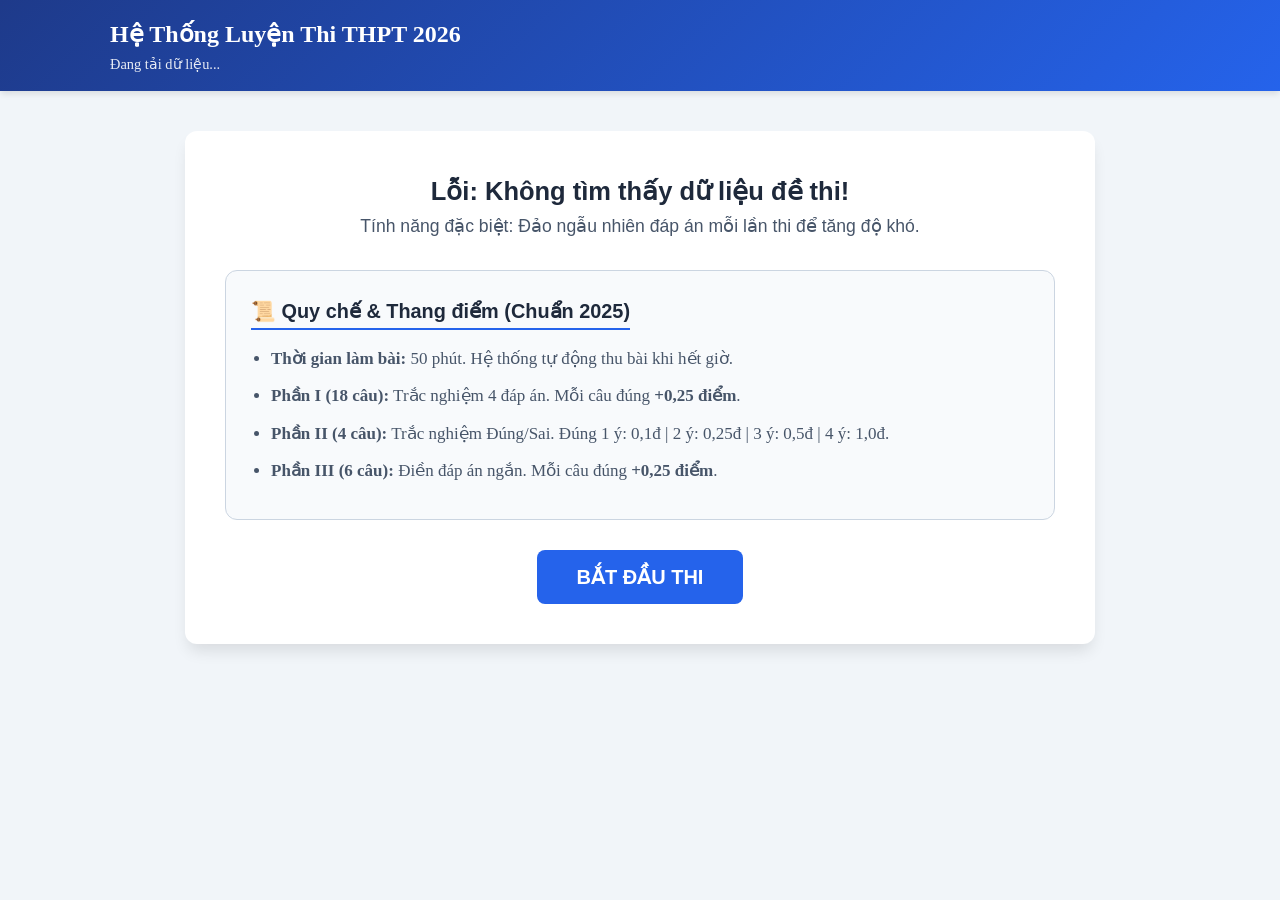
==== baisuvadia.html @ 278430ff "Add files via upload" ====
<!DOCTYPE html>
<html lang="vi">
<head>
    <meta charset="UTF-8">
    <meta name="viewport" content="width=device-width, initial-scale=1.0">
    <title>Đang tải đề thi...</title>
    <link rel="stylesheet" href="style.css">
</head>
<body>
    <header>
        <div class="header-container">
            <div class="logo">
                <h1><a href="index.html">Hệ Thống Luyện Thi THPT 2026</a></h1>
                <p id="header-subject-info">Đang tải dữ liệu...</p>
            </div>
            <div class="exam-info-top" id="header-tools">
                <div class="timer-box" id="timer-display">⏱ <span id="time-text">50:00</span></div>
                <button class="btn btn-outline" onclick="confirmSubmit()">Nộp bài</button>
            </div>
        </div>
        <div class="progress-container" id="prog-container"><div class="progress-bar" id="prog-bar"></div></div>
    </header>

    <main>
        <div id="landing-page" class="landing-card fade-in">
            <h2 class="ui-text" id="intro-title">Kỳ Thi Khảo Sát Chất Lượng Học Sinh Giỏi</h2>
            <p style="color: var(--text-light); font-size: 1.1rem;" class="ui-text">Tính năng đặc biệt: Đảo ngẫu nhiên đáp án mỗi lần thi để tăng độ khó.</p>
            
            <div class="rules-box">
                <h3 class="ui-text" style="border-bottom: 2px solid var(--primary); display: inline-block; margin-bottom: 15px;">📜 Quy chế & Thang điểm (Chuẩn 2025)</h3>
                <ul class="rules-list ui-text">
                    <li><strong>Thời gian làm bài:</strong> 50 phút. Hệ thống tự động thu bài khi hết giờ.</li>
                    <li><strong>Phần I (18 câu):</strong> Trắc nghiệm 4 đáp án. Mỗi câu đúng <strong>+0,25 điểm</strong>.</li>
                    <li><strong>Phần II (4 câu):</strong> Trắc nghiệm Đúng/Sai. Đúng 1 ý: 0,1đ | 2 ý: 0,25đ | 3 ý: 0,5đ | 4 ý: 1,0đ.</li>
                    <li><strong>Phần III (6 câu):</strong> Điền đáp án ngắn. Mỗi câu đúng <strong>+0,25 điểm</strong>.</li>
                </ul>
            </div>
            <button class="btn btn-primary" style="font-size: 1.25rem; padding: 15px 40px;" onclick="startExam()">BẮT ĐẦU THI</button>
        </div>

        <div id="exam-page">
            <div id="exam-content"></div>
            <div style="text-align: center; margin: 40px 0;">
                <button class="btn btn-success" style="font-size: 1.2rem; padding: 15px 50px;" onclick="confirmSubmit()">HOÀN THÀNH & NỘP BÀI</button>
            </div>
        </div>

        <div id="result-page">
            <div class="landing-card fade-in" style="margin-bottom: 30px;">
                <h2 class="ui-text" style="color: var(--text-main); margin-bottom: 20px;">BÁO CÁO KẾT QUẢ THI</h2>
                <div class="score-circle-wrapper">
                    <div class="score-circle" id="score-circle-bg">
                        <div class="score-inner">
                            <span class="score-number" id="final-score">0</span>
                            <span class="ui-text" style="color: var(--text-light);">Điểm</span>
                        </div>
                    </div>
                </div>
                <p id="feedback-msg" class="ui-text" style="font-size: 1.1rem; font-weight: bold;"></p>

                <div class="stat-grid">
                    <div class="stat-box" style="border-bottom: 4px solid #3b82f6;">
                        <div style="color: #64748b; font-size: 0.9rem;">Phần I (Max 4.5)</div>
                        <div style="font-size: 1.5rem; font-weight: bold; color: #3b82f6;" id="score-p1">0</div>
                    </div>
                    <div class="stat-box" style="border-bottom: 4px solid #8b5cf6;">
                        <div style="color: #64748b; font-size: 0.9rem;">Phần II (Max 4.0)</div>
                        <div style="font-size: 1.5rem; font-weight: bold; color: #8b5cf6;" id="score-p2">0</div>
                    </div>
                    <div class="stat-box" style="border-bottom: 4px solid #ec4899;">
                        <div style="color: #64748b; font-size: 0.9rem;">Phần III (Max 1.5)</div>
                        <div style="font-size: 1.5rem; font-weight: bold; color: #ec4899;" id="score-p3">0</div>
                    </div>
                </div>
                <button class="btn btn-primary" style="margin-top: 30px;" onclick="location.reload()">Thi lại & Đảo đề</button>
                <a href="index.html" class="btn btn-outline" style="margin-top: 30px; color: var(--text-main); border-color: var(--border);">Về Trang chủ</a>
            </div>
            <div id="result-details"></div>
        </div>
    </main>

    <div class="modal-overlay" id="submit-modal">
        <div class="modal">
            <div style="font-size: 3rem; margin-bottom: 10px;">⚠️</div>
            <h3>Xác nhận nộp bài</h3>
            <p>Bạn đã làm được <strong id="modal-answered">0</strong>/<strong id="modal-total">0</strong> câu.</p>
            <div style="display: flex; gap: 15px; justify-content: center; margin-top: 25px;">
                <button class="btn" style="background: #e2e8f0; color: #475569;" onclick="document.getElementById('submit-modal').style.display='none'">Xem lại</button>
                <button class="btn btn-success" onclick="processSubmit()">Nộp bài ngay</button>
            </div>
        </div>
    </div>

    <script src="de1.js"></script>
    <script src="de2.js"></script>
    <script src="logic.js"></script>
</body>
</html>
---- style.css ----
:root {
    --primary: #2563eb;
    --primary-hover: #1d4ed8;
    --secondary: #f8fafc;
    --text-main: #1e293b;
    --text-light: #475569;
    --success: #10b981;
    --danger: #ef4444;
    --warning: #f59e0b;
    --bg-body: #f1f5f9;
    --bg-card: #ffffff;
    --border: #cbd5e1;
    --shadow-sm: 0 1px 2px 0 rgba(0, 0, 0, 0.05);
    --shadow-md: 0 4px 6px -1px rgba(0, 0, 0, 0.1);
    --shadow-lg: 0 10px 15px -3px rgba(0, 0, 0, 0.1);
    --transition: all 0.3s ease;
}

* { margin: 0; padding: 0; box-sizing: border-box; font-family: 'Times New Roman', Times, serif; }
body { background-color: var(--bg-body); color: var(--text-main); line-height: 1.6; font-size: 17px; }
h1, h2, h3, h4, .ui-text { font-family: 'Segoe UI', Tahoma, Geneva, Verdana, sans-serif; }

/* Header */
header { background: linear-gradient(135deg, #1e3a8a, #2563eb); color: white; position: sticky; top: 0; z-index: 1000; box-shadow: var(--shadow-md); }
.header-container { max-width: 1100px; margin: 0 auto; padding: 15px 20px; display: flex; justify-content: space-between; align-items: center; }
.logo h1 { font-size: 1.5rem; font-weight: 700; }
.logo a { color: white; text-decoration: none; }
.logo p { font-size: 0.9rem; opacity: 0.9; }

/* Dashboard / Index */
.dashboard { max-width: 1100px; margin: 40px auto; padding: 0 20px; }
.subject-section { margin-bottom: 40px; }
.subject-title { font-size: 1.5rem; color: var(--primary); border-bottom: 2px solid var(--primary); padding-bottom: 10px; margin-bottom: 20px; }
.exam-grid { display: grid; grid-template-columns: repeat(auto-fill, minmax(300px, 1fr)); gap: 20px; }
.exam-card { background: var(--bg-card); padding: 25px; border-radius: 12px; box-shadow: var(--shadow-sm); transition: var(--transition); border: 1px solid var(--border); display: flex; flex-direction: column; }
.exam-card:hover { transform: translateY(-5px); box-shadow: var(--shadow-lg); border-color: var(--primary); }
.exam-card h3 { color: var(--text-main); margin-bottom: 10px; }
.exam-tag { display: inline-block; padding: 4px 10px; background: #e0f2fe; color: #0284c7; border-radius: 50px; font-size: 0.85rem; font-weight: bold; margin-bottom: 15px; }

/* Exam Layout */
.exam-info-top { display: none; align-items: center; gap: 20px; }
.timer-box { background: rgba(255,255,255,0.2); padding: 8px 20px; border-radius: 50px; font-size: 1.25rem; font-weight: bold; font-family: monospace; backdrop-filter: blur(5px); border: 1px solid rgba(255,255,255,0.3); display: flex; align-items: center; gap: 8px; }
.timer-box.warning { background: #fee2e2; color: #dc2626; animation: pulse 1.5s infinite; }
@keyframes pulse { 0% { opacity: 1; } 50% { opacity: 0.7; } 100% { opacity: 1; } }

.progress-container { width: 100%; height: 4px; background: rgba(255,255,255,0.2); display: none; }
.progress-bar { height: 100%; background: #fbbf24; width: 0%; transition: width 0.3s ease; }

.btn { padding: 10px 24px; border-radius: 8px; border: none; font-weight: 600; font-size: 1rem; cursor: pointer; transition: var(--transition); display: inline-flex; align-items: center; justify-content: center; gap: 8px; font-family: 'Segoe UI', sans-serif;}
.btn-primary { background: var(--primary); color: white; text-decoration: none;}
.btn-primary:hover { background: var(--primary-hover); transform: translateY(-1px); box-shadow: var(--shadow-md); }
.btn-success { background: var(--success); color: white; }
.btn-success:hover { background: #059669; box-shadow: var(--shadow-md); }
.btn-outline { background: transparent; color: white; border: 1px solid white; }
.btn-outline:hover { background: rgba(255,255,255,0.1); }

main { max-width: 950px; margin: 40px auto; padding: 0 20px; min-height: 70vh; }
.fade-in { animation: fadeIn 0.5s ease forwards; }
@keyframes fadeIn { from { opacity: 0; transform: translateY(10px); } to { opacity: 1; transform: translateY(0); } }

/* Exam Components */
.landing-card { background: var(--bg-card); border-radius: 12px; padding: 40px; box-shadow: var(--shadow-lg); text-align: center; }
.rules-box { background: var(--secondary); border-radius: 12px; padding: 25px; margin: 30px 0; text-align: left; border: 1px solid var(--border); }
.rules-list li { margin-bottom: 10px; margin-left: 20px; color: var(--text-light); }

#exam-page, #result-page { display: none; }
.section-header { margin: 40px 0 20px; padding: 15px 20px; background: var(--bg-card); border-left: 5px solid var(--primary); border-radius: 8px; box-shadow: var(--shadow-sm); font-size: 1.25rem; font-weight: bold; }
.question-card { background: var(--bg-card); border-radius: 8px; padding: 25px; margin-bottom: 25px; box-shadow: var(--shadow-sm); border: 1px solid var(--border); }
.q-text { font-size: 1.15rem; font-weight: normal; margin-bottom: 15px; text-align: justify;}
.q-text strong { font-family: 'Segoe UI', sans-serif; font-size: 1.1rem; color: var(--primary);}

.data-table-container { margin: 15px 0; overflow-x: auto; }
.data-table { width: 100%; border-collapse: collapse; text-align: center; font-size: 16px; margin: 0 auto; background: #fff;}
.data-table th, .data-table td { border: 1px solid #000; padding: 8px; }
.data-table th { font-weight: bold; }
.data-source { text-align: right; font-style: italic; font-size: 15px; margin-top: 5px; }

.options-grid { display: grid; gap: 12px; }
.option-label { display: flex; align-items: center; padding: 12px 20px; background: var(--secondary); border: 2px solid transparent; border-radius: 8px; cursor: pointer; transition: var(--transition); font-size: 1.1rem;}
.option-label:hover { background: #e2e8f0; }
.option-label input[type="radio"] { display: none; }
.option-label.selected { background: #eff6ff; border-color: var(--primary); color: var(--primary-hover); }
.option-char { font-weight: bold; margin-right: 15px; color: var(--text-light); width: 25px; font-family: 'Segoe UI', sans-serif;}
.option-label.selected .option-char { color: var(--primary); }

.p2-table { width: 100%; border-collapse: collapse; margin-top: 15px; font-size: 1.1rem; }
.p2-table th, .p2-table td { padding: 12px 15px; border: 1px solid var(--border); text-align: left; }
.p2-table th { background: var(--secondary); font-weight: bold; font-family: 'Segoe UI', sans-serif; text-align: center;}
.p2-table td.center { text-align: center; }
.radio-custom { transform: scale(1.4); cursor: pointer; }

.input-p3 { width: 100%; max-width: 400px; padding: 12px 15px; border: 2px solid var(--border); border-radius: 8px; font-size: 1.1rem; font-family: 'Segoe UI', sans-serif;}
.input-p3:focus { outline: none; border-color: var(--primary); box-shadow: 0 0 0 3px rgba(37,99,235,0.2); }

.correct-bg { background-color: #f0fdf4 !important; border-color: var(--success) !important; }
.wrong-bg { background-color: #fef2f2 !important; border-color: var(--danger) !important; }

.score-circle-wrapper { position: relative; width: 200px; height: 200px; margin: 0 auto 20px; }
.score-circle { width: 100%; height: 100%; border-radius: 50%; display: flex; align-items: center; justify-content: center; }
.score-inner { width: 170px; height: 170px; background: white; border-radius: 50%; display: flex; flex-direction: column; align-items: center; justify-content: center; box-shadow: inset 0 2px 4px rgba(0,0,0,0.1); }
.score-number { font-size: 3.5rem; font-weight: 800; color: var(--primary); font-family: 'Segoe UI', sans-serif;}
.stat-grid { display: grid; grid-template-columns: repeat(3, 1fr); gap: 20px; margin-top: 20px; font-family: 'Segoe UI', sans-serif;}
.stat-box { background: var(--bg-card); padding: 15px; border-radius: 10px; box-shadow: var(--shadow-sm); text-align: center; border: 1px solid var(--border); }

.explanation { margin-top: 20px; padding: 15px 20px; border-radius: 8px; background: #f8fafc; border: 1px solid var(--border); display: none; font-family: 'Segoe UI', sans-serif;}
.exp-title { display: flex; align-items: center; gap: 8px; font-weight: bold; margin-bottom: 8px; }

.modal-overlay { position: fixed; top: 0; left: 0; right: 0; bottom: 0; background: rgba(0,0,0,0.6); backdrop-filter: blur(3px); display: none; align-items: center; justify-content: center; z-index: 2000;}
.modal { background: white; width: 90%; max-width: 450px; border-radius: 16px; padding: 30px; text-align: center; box-shadow: var(--shadow-lg); font-family: 'Segoe UI', sans-serif; }
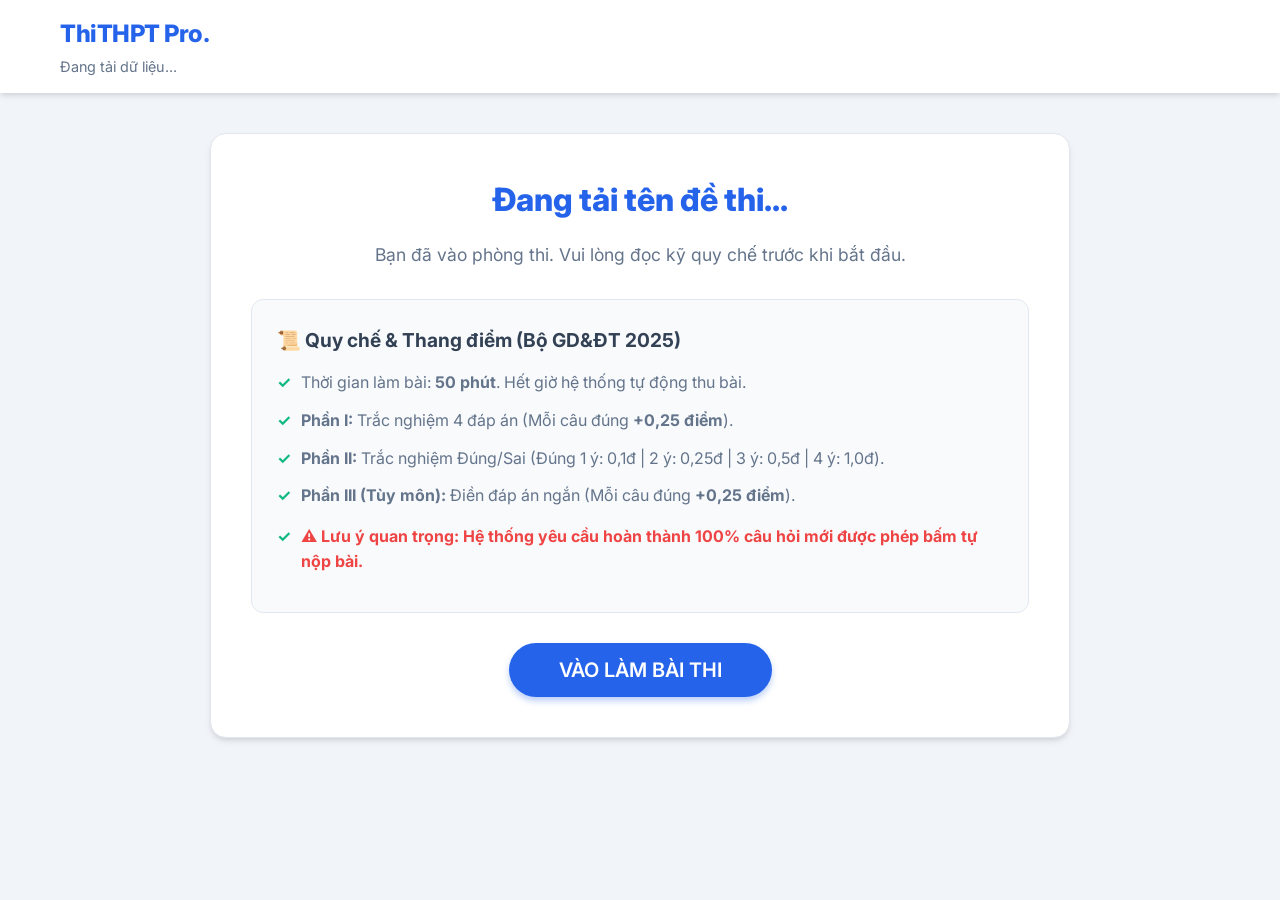
==== commit 828a562f: "Add files via upload" ====
--- a/baisuvadia.html
+++ b/baisuvadia.html
@@ -3,89 +3,89 @@
 <head>
     <meta charset="UTF-8">
     <meta name="viewport" content="width=device-width, initial-scale=1.0">
-    <title>Đang tải đề thi...</title>
+    <title>Phòng Thi Trực Tuyến</title>
     <link rel="stylesheet" href="style.css">
 </head>
 <body>
     <header>
         <div class="header-container">
             <div class="logo">
-                <h1><a href="index.html">Hệ Thống Luyện Thi THPT 2026</a></h1>
+                <h1><a href="index.html">ThiTHPT Pro.</a></h1>
                 <p id="header-subject-info">Đang tải dữ liệu...</p>
             </div>
             <div class="exam-info-top" id="header-tools">
                 <div class="timer-box" id="timer-display">⏱ <span id="time-text">50:00</span></div>
-                <button class="btn btn-outline" onclick="confirmSubmit()">Nộp bài</button>
+                <button class="btn btn-success" onclick="confirmSubmit()">Nộp bài</button>
             </div>
         </div>
         <div class="progress-container" id="prog-container"><div class="progress-bar" id="prog-bar"></div></div>
     </header>
 
-    <main>
+    <main class="exam-layout">
         <div id="landing-page" class="landing-card fade-in">
-            <h2 class="ui-text" id="intro-title">Kỳ Thi Khảo Sát Chất Lượng Học Sinh Giỏi</h2>
-            <p style="color: var(--text-light); font-size: 1.1rem;" class="ui-text">Tính năng đặc biệt: Đảo ngẫu nhiên đáp án mỗi lần thi để tăng độ khó.</p>
+            <h2 id="intro-title">Đang tải tên đề thi...</h2>
+            <p style="color: var(--text-light); font-size: 1.1rem; margin-bottom: 20px;">Bạn đã vào phòng thi. Vui lòng đọc kỹ quy chế trước khi bắt đầu.</p>
             
             <div class="rules-box">
-                <h3 class="ui-text" style="border-bottom: 2px solid var(--primary); display: inline-block; margin-bottom: 15px;">📜 Quy chế & Thang điểm (Chuẩn 2025)</h3>
-                <ul class="rules-list ui-text">
-                    <li><strong>Thời gian làm bài:</strong> 50 phút. Hệ thống tự động thu bài khi hết giờ.</li>
-                    <li><strong>Phần I (18 câu):</strong> Trắc nghiệm 4 đáp án. Mỗi câu đúng <strong>+0,25 điểm</strong>.</li>
-                    <li><strong>Phần II (4 câu):</strong> Trắc nghiệm Đúng/Sai. Đúng 1 ý: 0,1đ | 2 ý: 0,25đ | 3 ý: 0,5đ | 4 ý: 1,0đ.</li>
-                    <li><strong>Phần III (6 câu):</strong> Điền đáp án ngắn. Mỗi câu đúng <strong>+0,25 điểm</strong>.</li>
+                <h3>📜 Quy chế & Thang điểm (Bộ GD&ĐT 2025)</h3>
+                <ul class="rules-list">
+                    <li>Thời gian làm bài: <strong>50 phút</strong>. Hết giờ hệ thống tự động thu bài.</li>
+                    <li><strong>Phần I:</strong> Trắc nghiệm 4 đáp án (Mỗi câu đúng <strong>+0,25 điểm</strong>).</li>
+                    <li><strong>Phần II:</strong> Trắc nghiệm Đúng/Sai (Đúng 1 ý: 0,1đ | 2 ý: 0,25đ | 3 ý: 0,5đ | 4 ý: 1,0đ).</li>
+                    <li><strong>Phần III (Tùy môn):</strong> Điền đáp án ngắn (Mỗi câu đúng <strong>+0,25 điểm</strong>).</li>
+                    <li style="color: var(--danger); font-weight: bold; margin-top: 15px;">⚠️ Lưu ý quan trọng: Hệ thống yêu cầu hoàn thành 100% câu hỏi mới được phép bấm tự nộp bài.</li>
                 </ul>
             </div>
-            <button class="btn btn-primary" style="font-size: 1.25rem; padding: 15px 40px;" onclick="startExam()">BẮT ĐẦU THI</button>
+            <button class="btn btn-primary" style="font-size: 1.25rem; padding: 15px 50px; border-radius: 50px;" onclick="startExam()">VÀO LÀM BÀI THI</button>
         </div>
 
         <div id="exam-page">
             <div id="exam-content"></div>
-            <div style="text-align: center; margin: 40px 0;">
-                <button class="btn btn-success" style="font-size: 1.2rem; padding: 15px 50px;" onclick="confirmSubmit()">HOÀN THÀNH & NỘP BÀI</button>
+            <div style="text-align: center; margin: 50px 0;">
+                <button class="btn btn-success" style="font-size: 1.25rem; padding: 15px 60px; border-radius: 50px; box-shadow: 0 10px 20px rgba(16, 185, 129, 0.3);" onclick="confirmSubmit()">NỘP BÀI VÀ XEM KẾT QUẢ</button>
             </div>
         </div>
 
         <div id="result-page">
-            <div class="landing-card fade-in" style="margin-bottom: 30px;">
-                <h2 class="ui-text" style="color: var(--text-main); margin-bottom: 20px;">BÁO CÁO KẾT QUẢ THI</h2>
+            <div class="landing-card fade-in" style="margin-bottom: 40px; padding: 50px 30px;">
+                <h2 style="color: var(--text-main); margin-bottom: 30px;">BÁO CÁO KẾT QUẢ BÀI THI</h2>
                 <div class="score-circle-wrapper">
                     <div class="score-circle" id="score-circle-bg">
                         <div class="score-inner">
                             <span class="score-number" id="final-score">0</span>
-                            <span class="ui-text" style="color: var(--text-light);">Điểm</span>
+                            <span style="font-weight: 600; color: var(--text-light); text-transform: uppercase;">Điểm Số</span>
                         </div>
                     </div>
                 </div>
-                <p id="feedback-msg" class="ui-text" style="font-size: 1.1rem; font-weight: bold;"></p>
+                <p id="feedback-msg" style="font-size: 1.2rem; font-weight: 700; color: #334155; margin-bottom: 10px;"></p>
 
-                <div class="stat-grid">
-                    <div class="stat-box" style="border-bottom: 4px solid #3b82f6;">
-                        <div style="color: #64748b; font-size: 0.9rem;">Phần I (Max 4.5)</div>
-                        <div style="font-size: 1.5rem; font-weight: bold; color: #3b82f6;" id="score-p1">0</div>
+                <div class="stat-grid" id="stat-grid">
                     </div>
-                    <div class="stat-box" style="border-bottom: 4px solid #8b5cf6;">
-                        <div style="color: #64748b; font-size: 0.9rem;">Phần II (Max 4.0)</div>
-                        <div style="font-size: 1.5rem; font-weight: bold; color: #8b5cf6;" id="score-p2">0</div>
-                    </div>
-                    <div class="stat-box" style="border-bottom: 4px solid #ec4899;">
-                        <div style="color: #64748b; font-size: 0.9rem;">Phần III (Max 1.5)</div>
-                        <div style="font-size: 1.5rem; font-weight: bold; color: #ec4899;" id="score-p3">0</div>
-                    </div>
+                <div style="margin-top: 40px; display: flex; gap: 15px; justify-content: center;">
+                    <button class="btn btn-primary" onclick="location.reload()">Thi lại & Đảo đề</button>
+                    <a href="index.html" class="btn btn-outline">Về Trang chủ</a>
                 </div>
-                <button class="btn btn-primary" style="margin-top: 30px;" onclick="location.reload()">Thi lại & Đảo đề</button>
-                <a href="index.html" class="btn btn-outline" style="margin-top: 30px; color: var(--text-main); border-color: var(--border);">Về Trang chủ</a>
             </div>
             <div id="result-details"></div>
         </div>
     </main>
 
+    <div class="modal-overlay" id="warning-modal">
+        <div class="modal">
+            <div class="modal-icon">🛑</div>
+            <h3>Chưa Thể Nộp Bài!</h3>
+            <p>Bạn vẫn còn <strong><span id="missing-count" style="color: var(--danger); font-size: 1.2rem;">0</span></strong> ý/câu hỏi chưa hoàn thành. <br>Vui lòng làm hết 100% bài thi trước khi nộp.</p>
+            <button class="btn btn-primary" style="width: 100%;" onclick="document.getElementById('warning-modal').style.display='none'">Quay lại làm tiếp</button>
+        </div>
+    </div>
+
     <div class="modal-overlay" id="submit-modal">
         <div class="modal">
-            <div style="font-size: 3rem; margin-bottom: 10px;">⚠️</div>
-            <h3>Xác nhận nộp bài</h3>
-            <p>Bạn đã làm được <strong id="modal-answered">0</strong>/<strong id="modal-total">0</strong> câu.</p>
-            <div style="display: flex; gap: 15px; justify-content: center; margin-top: 25px;">
-                <button class="btn" style="background: #e2e8f0; color: #475569;" onclick="document.getElementById('submit-modal').style.display='none'">Xem lại</button>
+            <div class="modal-icon">✅</div>
+            <h3>Xác Nhận Nộp Bài</h3>
+            <p>Tuyệt vời! Bạn đã hoàn thành toàn bộ bài thi. Bạn có chắc chắn muốn nộp bài lúc này không?</p>
+            <div style="display: flex; gap: 15px; justify-content: center;">
+                <button class="btn btn-outline" onclick="document.getElementById('submit-modal').style.display='none'">Khoan đã</button>
                 <button class="btn btn-success" onclick="processSubmit()">Nộp bài ngay</button>
             </div>
         </div>
@@ -93,6 +93,8 @@
 
     <script src="de1.js"></script>
     <script src="de2.js"></script>
+    <script src="de3.js"></script>
+    <script src="de4.js"></script>
     <script src="logic.js"></script>
 </body>
 </html>
--- a/style.css
+++ b/style.css
@@ -1,109 +1,163 @@
+@import url('https://fonts.googleapis.com/css2?family=Inter:wght@400;500;600;700;800&family=Merriweather:ital,wght@0,400;0,700;1,400&display=swap');
+
 :root {
     --primary: #2563eb;
     --primary-hover: #1d4ed8;
     --secondary: #f8fafc;
     --text-main: #1e293b;
-    --text-light: #475569;
+    --text-light: #64748b;
     --success: #10b981;
     --danger: #ef4444;
     --warning: #f59e0b;
     --bg-body: #f1f5f9;
     --bg-card: #ffffff;
-    --border: #cbd5e1;
+    --border: #e2e8f0;
     --shadow-sm: 0 1px 2px 0 rgba(0, 0, 0, 0.05);
-    --shadow-md: 0 4px 6px -1px rgba(0, 0, 0, 0.1);
-    --shadow-lg: 0 10px 15px -3px rgba(0, 0, 0, 0.1);
-    --transition: all 0.3s ease;
+    --shadow-md: 0 4px 6px -1px rgba(0, 0, 0, 0.1), 0 2px 4px -1px rgba(0, 0, 0, 0.06);
+    --shadow-lg: 0 20px 25px -5px rgba(0, 0, 0, 0.1), 0 10px 10px -5px rgba(0, 0, 0, 0.04);
+    --transition: all 0.3s cubic-bezier(0.4, 0, 0.2, 1);
+    --font-ui: 'Inter', sans-serif;
+    --font-exam: 'Merriweather', serif;
 }
 
-* { margin: 0; padding: 0; box-sizing: border-box; font-family: 'Times New Roman', Times, serif; }
-body { background-color: var(--bg-body); color: var(--text-main); line-height: 1.6; font-size: 17px; }
-h1, h2, h3, h4, .ui-text { font-family: 'Segoe UI', Tahoma, Geneva, Verdana, sans-serif; }
+* { margin: 0; padding: 0; box-sizing: border-box; }
+body { background-color: var(--bg-body); color: var(--text-main); line-height: 1.6; font-family: var(--font-ui); -webkit-font-smoothing: antialiased; }
+.exam-text { font-family: var(--font-exam); font-size: 1.1rem; color: #0f172a; }
 
-/* Header */
-header { background: linear-gradient(135deg, #1e3a8a, #2563eb); color: white; position: sticky; top: 0; z-index: 1000; box-shadow: var(--shadow-md); }
-.header-container { max-width: 1100px; margin: 0 auto; padding: 15px 20px; display: flex; justify-content: space-between; align-items: center; }
-.logo h1 { font-size: 1.5rem; font-weight: 700; }
-.logo a { color: white; text-decoration: none; }
-.logo p { font-size: 0.9rem; opacity: 0.9; }
+/* === MÀN HÌNH GIỚI THIỆU (HERO SECTION) === */
+#intro-screen {
+    min-height: 100vh;
+    display: flex;
+    flex-direction: column;
+    align-items: center;
+    justify-content: center;
+    background: linear-gradient(135deg, rgba(30, 58, 138, 0.9), rgba(37, 99, 235, 0.8)), url('https://images.unsplash.com/photo-1497633762265-9d179a990aa6?auto=format&fit=crop&q=80') center/cover;
+    color: white;
+    text-align: center;
+    padding: 20px;
+}
+.hero-content {
+    background: rgba(255, 255, 255, 0.1);
+    backdrop-filter: blur(10px);
+    padding: 50px;
+    border-radius: 20px;
+    border: 1px solid rgba(255, 255, 255, 0.2);
+    box-shadow: var(--shadow-lg);
+    max-width: 800px;
+    animation: slideUp 0.8s ease forwards;
+}
+.hero-content h1 { font-size: 3rem; font-weight: 800; margin-bottom: 20px; text-shadow: 0 2px 4px rgba(0,0,0,0.3); }
+.hero-content p { font-size: 1.25rem; margin-bottom: 40px; opacity: 0.9; }
+@keyframes slideUp { from { opacity: 0; transform: translateY(40px); } to { opacity: 1; transform: translateY(0); } }
 
-/* Dashboard / Index */
-.dashboard { max-width: 1100px; margin: 40px auto; padding: 0 20px; }
-.subject-section { margin-bottom: 40px; }
-.subject-title { font-size: 1.5rem; color: var(--primary); border-bottom: 2px solid var(--primary); padding-bottom: 10px; margin-bottom: 20px; }
-.exam-grid { display: grid; grid-template-columns: repeat(auto-fill, minmax(300px, 1fr)); gap: 20px; }
-.exam-card { background: var(--bg-card); padding: 25px; border-radius: 12px; box-shadow: var(--shadow-sm); transition: var(--transition); border: 1px solid var(--border); display: flex; flex-direction: column; }
-.exam-card:hover { transform: translateY(-5px); box-shadow: var(--shadow-lg); border-color: var(--primary); }
-.exam-card h3 { color: var(--text-main); margin-bottom: 10px; }
-.exam-tag { display: inline-block; padding: 4px 10px; background: #e0f2fe; color: #0284c7; border-radius: 50px; font-size: 0.85rem; font-weight: bold; margin-bottom: 15px; }
+/* === HEADER CHUNG === */
+header { background: white; position: sticky; top: 0; z-index: 1000; box-shadow: var(--shadow-md); }
+.header-container { max-width: 1200px; margin: 0 auto; padding: 15px 20px; display: flex; justify-content: space-between; align-items: center; }
+.logo h1 { font-size: 1.5rem; font-weight: 800; color: var(--primary); letter-spacing: -0.5px; }
+.logo a { color: inherit; text-decoration: none; }
+.logo p { font-size: 0.9rem; color: var(--text-light); margin-top: 2px; }
 
-/* Exam Layout */
 .exam-info-top { display: none; align-items: center; gap: 20px; }
-.timer-box { background: rgba(255,255,255,0.2); padding: 8px 20px; border-radius: 50px; font-size: 1.25rem; font-weight: bold; font-family: monospace; backdrop-filter: blur(5px); border: 1px solid rgba(255,255,255,0.3); display: flex; align-items: center; gap: 8px; }
-.timer-box.warning { background: #fee2e2; color: #dc2626; animation: pulse 1.5s infinite; }
-@keyframes pulse { 0% { opacity: 1; } 50% { opacity: 0.7; } 100% { opacity: 1; } }
+.timer-box { background: #f1f5f9; color: var(--primary); padding: 8px 20px; border-radius: 50px; font-size: 1.25rem; font-weight: 700; border: 2px solid #e2e8f0; display: flex; align-items: center; gap: 8px; letter-spacing: 1px; }
+.timer-box.warning { background: #fee2e2; color: var(--danger); border-color: #fca5a5; animation: pulse 1.5s infinite; }
+@keyframes pulse { 0%, 100% { opacity: 1; } 50% { opacity: 0.5; } }
 
-.progress-container { width: 100%; height: 4px; background: rgba(255,255,255,0.2); display: none; }
-.progress-bar { height: 100%; background: #fbbf24; width: 0%; transition: width 0.3s ease; }
+.progress-container { width: 100%; height: 6px; background: #e2e8f0; display: none; }
+.progress-bar { height: 100%; background: var(--success); width: 0%; transition: width 0.4s ease; border-radius: 0 4px 4px 0; }
 
-.btn { padding: 10px 24px; border-radius: 8px; border: none; font-weight: 600; font-size: 1rem; cursor: pointer; transition: var(--transition); display: inline-flex; align-items: center; justify-content: center; gap: 8px; font-family: 'Segoe UI', sans-serif;}
-.btn-primary { background: var(--primary); color: white; text-decoration: none;}
-.btn-primary:hover { background: var(--primary-hover); transform: translateY(-1px); box-shadow: var(--shadow-md); }
-.btn-success { background: var(--success); color: white; }
-.btn-success:hover { background: #059669; box-shadow: var(--shadow-md); }
-.btn-outline { background: transparent; color: white; border: 1px solid white; }
-.btn-outline:hover { background: rgba(255,255,255,0.1); }
+/* === BUTTONS === */
+.btn { padding: 12px 28px; border-radius: 10px; border: none; font-weight: 600; font-size: 1.05rem; cursor: pointer; transition: var(--transition); display: inline-flex; align-items: center; justify-content: center; gap: 8px; font-family: var(--font-ui); text-decoration: none; }
+.btn-primary { background: var(--primary); color: white; box-shadow: 0 4px 6px rgba(37, 99, 235, 0.3); }
+.btn-primary:hover { background: var(--primary-hover); transform: translateY(-2px); box-shadow: 0 6px 12px rgba(37, 99, 235, 0.4); }
+.btn-success { background: var(--success); color: white; box-shadow: 0 4px 6px rgba(16, 185, 129, 0.3); }
+.btn-success:hover { background: #059669; transform: translateY(-2px); }
+.btn-outline { background: transparent; color: var(--text-main); border: 2px solid var(--border); }
+.btn-outline:hover { background: var(--secondary); border-color: var(--text-light); }
 
-main { max-width: 950px; margin: 40px auto; padding: 0 20px; min-height: 70vh; }
-.fade-in { animation: fadeIn 0.5s ease forwards; }
-@keyframes fadeIn { from { opacity: 0; transform: translateY(10px); } to { opacity: 1; transform: translateY(0); } }
+/* === DASHBOARD (CHỌN ĐỀ THI) === */
+#dashboard-screen { display: none; padding-bottom: 60px; }
+.dashboard-container { max-width: 1200px; margin: 40px auto; padding: 0 20px; }
+.subject-section { margin-bottom: 50px; }
+.subject-title { font-size: 1.75rem; color: #0f172a; margin-bottom: 25px; display: flex; align-items: center; gap: 10px; }
+.subject-title::before { content: ''; display: block; width: 6px; height: 28px; background: var(--primary); border-radius: 4px; }
+.exam-grid { display: grid; grid-template-columns: repeat(auto-fill, minmax(320px, 1fr)); gap: 24px; }
+.exam-card { background: var(--bg-card); padding: 30px; border-radius: 16px; box-shadow: var(--shadow-md); border: 1px solid var(--border); transition: var(--transition); display: flex; flex-direction: column; }
+.exam-card:hover { transform: translateY(-8px); box-shadow: var(--shadow-lg); border-color: #cbd5e1; }
+.exam-tag { display: inline-block; padding: 6px 12px; background: #eff6ff; color: var(--primary); border-radius: 8px; font-size: 0.85rem; font-weight: 700; margin-bottom: 15px; text-transform: uppercase; letter-spacing: 0.5px; }
+.exam-card h3 { font-size: 1.25rem; color: var(--text-main); margin-bottom: 12px; line-height: 1.4; }
+.exam-card p { color: var(--text-light); margin-bottom: 25px; flex-grow: 1; font-size: 0.95rem; }
 
-/* Exam Components */
-.landing-card { background: var(--bg-card); border-radius: 12px; padding: 40px; box-shadow: var(--shadow-lg); text-align: center; }
-.rules-box { background: var(--secondary); border-radius: 12px; padding: 25px; margin: 30px 0; text-align: left; border: 1px solid var(--border); }
-.rules-list li { margin-bottom: 10px; margin-left: 20px; color: var(--text-light); }
+/* === KHU VỰC LÀM BÀI (EXAM PAGE) === */
+main.exam-layout { max-width: 900px; margin: 40px auto; padding: 0 20px; min-height: 70vh; }
+.landing-card { background: var(--bg-card); border-radius: 16px; padding: 40px; box-shadow: var(--shadow-md); text-align: center; border: 1px solid var(--border); }
+.landing-card h2 { color: var(--primary); font-size: 2rem; margin-bottom: 15px; font-weight: 800; }
+.rules-box { background: #f8fafc; border-radius: 12px; padding: 25px; margin: 30px 0; text-align: left; border: 1px solid #e2e8f0; }
+.rules-box h3 { font-size: 1.2rem; color: #334155; margin-bottom: 15px; display: flex; align-items: center; gap: 8px; }
+.rules-list { list-style: none; }
+.rules-list li { margin-bottom: 12px; position: relative; padding-left: 24px; color: var(--text-light); }
+.rules-list li::before { content: '✓'; position: absolute; left: 0; color: var(--success); font-weight: bold; }
 
 #exam-page, #result-page { display: none; }
-.section-header { margin: 40px 0 20px; padding: 15px 20px; background: var(--bg-card); border-left: 5px solid var(--primary); border-radius: 8px; box-shadow: var(--shadow-sm); font-size: 1.25rem; font-weight: bold; }
-.question-card { background: var(--bg-card); border-radius: 8px; padding: 25px; margin-bottom: 25px; box-shadow: var(--shadow-sm); border: 1px solid var(--border); }
-.q-text { font-size: 1.15rem; font-weight: normal; margin-bottom: 15px; text-align: justify;}
-.q-text strong { font-family: 'Segoe UI', sans-serif; font-size: 1.1rem; color: var(--primary);}
+.section-header { margin: 50px 0 25px; padding: 15px 20px; background: var(--bg-card); border-left: 6px solid var(--primary); border-radius: 8px; box-shadow: var(--shadow-sm); font-size: 1.3rem; font-weight: 700; color: #0f172a; }
+.question-card { background: var(--bg-card); border-radius: 12px; padding: 30px; margin-bottom: 25px; box-shadow: var(--shadow-sm); border: 1px solid var(--border); transition: var(--transition); }
+.question-card:hover { border-color: #cbd5e1; box-shadow: var(--shadow-md); }
+.q-text { font-size: 1.15rem; margin-bottom: 20px; line-height: 1.7; }
+.q-text strong { color: var(--primary); font-family: var(--font-ui); font-size: 1.1rem; }
 
-.data-table-container { margin: 15px 0; overflow-x: auto; }
-.data-table { width: 100%; border-collapse: collapse; text-align: center; font-size: 16px; margin: 0 auto; background: #fff;}
-.data-table th, .data-table td { border: 1px solid #000; padding: 8px; }
-.data-table th { font-weight: bold; }
-.data-source { text-align: right; font-style: italic; font-size: 15px; margin-top: 5px; }
+/* Bảng số liệu Địa lí/Lịch sử */
+.data-table-container { margin: 20px 0; overflow-x: auto; border-radius: 8px; border: 1px solid var(--border); }
+.data-table { width: 100%; border-collapse: collapse; text-align: center; font-family: var(--font-ui); font-size: 0.95rem; }
+.data-table th, .data-table td { border: 1px solid var(--border); padding: 12px; }
+.data-table th { background: #f1f5f9; font-weight: 600; color: #334155; }
+.data-source { text-align: right; font-style: italic; font-size: 0.9rem; color: var(--text-light); margin-top: 8px; font-family: var(--font-ui); }
 
+/* Tùy chọn Đáp án */
 .options-grid { display: grid; gap: 12px; }
-.option-label { display: flex; align-items: center; padding: 12px 20px; background: var(--secondary); border: 2px solid transparent; border-radius: 8px; cursor: pointer; transition: var(--transition); font-size: 1.1rem;}
+.option-label { display: flex; align-items: flex-start; padding: 15px 20px; background: var(--bg-body); border: 2px solid transparent; border-radius: 10px; cursor: pointer; transition: var(--transition); }
 .option-label:hover { background: #e2e8f0; }
 .option-label input[type="radio"] { display: none; }
-.option-label.selected { background: #eff6ff; border-color: var(--primary); color: var(--primary-hover); }
-.option-char { font-weight: bold; margin-right: 15px; color: var(--text-light); width: 25px; font-family: 'Segoe UI', sans-serif;}
+.option-label.selected { background: #eff6ff; border-color: var(--primary); }
+.option-char { font-weight: 700; margin-right: 15px; color: var(--text-light); width: 25px; flex-shrink: 0; font-family: var(--font-ui); margin-top: 2px;}
 .option-label.selected .option-char { color: var(--primary); }
 
-.p2-table { width: 100%; border-collapse: collapse; margin-top: 15px; font-size: 1.1rem; }
-.p2-table th, .p2-table td { padding: 12px 15px; border: 1px solid var(--border); text-align: left; }
-.p2-table th { background: var(--secondary); font-weight: bold; font-family: 'Segoe UI', sans-serif; text-align: center;}
-.p2-table td.center { text-align: center; }
-.radio-custom { transform: scale(1.4); cursor: pointer; }
+/* Bảng Phần 2 Đúng/Sai */
+.p2-table { width: 100%; border-collapse: collapse; margin-top: 15px; font-family: var(--font-ui); }
+.p2-table th, .p2-table td { padding: 15px; border-bottom: 1px solid var(--border); text-align: left; }
+.p2-table th { background: transparent; font-weight: 700; color: var(--text-main); border-bottom: 2px solid var(--border); }
+.p2-table td.center { text-align: center; width: 80px; }
+.radio-custom { width: 20px; height: 20px; cursor: pointer; accent-color: var(--primary); }
+.p2-table tr:last-child td { border-bottom: none; }
 
-.input-p3 { width: 100%; max-width: 400px; padding: 12px 15px; border: 2px solid var(--border); border-radius: 8px; font-size: 1.1rem; font-family: 'Segoe UI', sans-serif;}
-.input-p3:focus { outline: none; border-color: var(--primary); box-shadow: 0 0 0 3px rgba(37,99,235,0.2); }
+/* Input Phần 3 */
+.input-p3 { width: 100%; max-width: 300px; padding: 12px 20px; border: 2px solid var(--border); border-radius: 10px; font-size: 1.1rem; font-family: var(--font-ui); transition: var(--transition); background: var(--bg-body); }
+.input-p3:focus { outline: none; border-color: var(--primary); background: white; box-shadow: 0 0 0 4px rgba(37, 99, 235, 0.1); }
 
-.correct-bg { background-color: #f0fdf4 !important; border-color: var(--success) !important; }
-.wrong-bg { background-color: #fef2f2 !important; border-color: var(--danger) !important; }
+/* Kết quả & Giải thích */
+.correct-bg { background-color: #f0fdf4 !important; border-color: #86efac !important; }
+.wrong-bg { background-color: #fef2f2 !important; border-color: #fca5a5 !important; }
 
-.score-circle-wrapper { position: relative; width: 200px; height: 200px; margin: 0 auto 20px; }
-.score-circle { width: 100%; height: 100%; border-radius: 50%; display: flex; align-items: center; justify-content: center; }
-.score-inner { width: 170px; height: 170px; background: white; border-radius: 50%; display: flex; flex-direction: column; align-items: center; justify-content: center; box-shadow: inset 0 2px 4px rgba(0,0,0,0.1); }
-.score-number { font-size: 3.5rem; font-weight: 800; color: var(--primary); font-family: 'Segoe UI', sans-serif;}
-.stat-grid { display: grid; grid-template-columns: repeat(3, 1fr); gap: 20px; margin-top: 20px; font-family: 'Segoe UI', sans-serif;}
-.stat-box { background: var(--bg-card); padding: 15px; border-radius: 10px; box-shadow: var(--shadow-sm); text-align: center; border: 1px solid var(--border); }
+.explanation { margin-top: 25px; padding: 20px; border-radius: 10px; background: #f8fafc; border: 1px solid var(--border); display: none; font-family: var(--font-ui); }
+.exp-title { display: flex; align-items: center; gap: 8px; font-weight: 700; margin-bottom: 10px; font-size: 1.1rem; }
 
-.explanation { margin-top: 20px; padding: 15px 20px; border-radius: 8px; background: #f8fafc; border: 1px solid var(--border); display: none; font-family: 'Segoe UI', sans-serif;}
-.exp-title { display: flex; align-items: center; gap: 8px; font-weight: bold; margin-bottom: 8px; }
+/* Điểm số (Result) */
+.score-circle-wrapper { position: relative; width: 220px; height: 220px; margin: 0 auto 30px; }
+.score-circle { width: 100%; height: 100%; border-radius: 50%; display: flex; align-items: center; justify-content: center; background: #e2e8f0; box-shadow: 0 10px 20px rgba(0,0,0,0.05); }
+.score-inner { width: 180px; height: 180px; background: white; border-radius: 50%; display: flex; flex-direction: column; align-items: center; justify-content: center; box-shadow: inset 0 2px 5px rgba(0,0,0,0.05); }
+.score-number { font-size: 4rem; font-weight: 800; color: var(--primary); line-height: 1; margin-bottom: 5px; }
 
-.modal-overlay { position: fixed; top: 0; left: 0; right: 0; bottom: 0; background: rgba(0,0,0,0.6); backdrop-filter: blur(3px); display: none; align-items: center; justify-content: center; z-index: 2000;}
-.modal { background: white; width: 90%; max-width: 450px; border-radius: 16px; padding: 30px; text-align: center; box-shadow: var(--shadow-lg); font-family: 'Segoe UI', sans-serif; }
+.stat-grid { display: grid; grid-template-columns: repeat(auto-fit, minmax(200px, 1fr)); gap: 20px; margin-top: 30px; font-family: var(--font-ui); }
+.stat-box { background: var(--bg-card); padding: 20px; border-radius: 12px; box-shadow: var(--shadow-sm); text-align: center; border: 1px solid var(--border); }
+.stat-box.st-p1 { border-top: 5px solid #3b82f6; }
+.stat-box.st-p2 { border-top: 5px solid #8b5cf6; }
+.stat-box.st-p3 { border-top: 5px solid #ec4899; }
+
+/* === MODAL (THÔNG BÁO / LỖI) === */
+.modal-overlay { position: fixed; top: 0; left: 0; right: 0; bottom: 0; background: rgba(15, 23, 42, 0.7); backdrop-filter: blur(5px); display: none; align-items: center; justify-content: center; z-index: 2000; padding: 20px; }
+.modal { background: white; width: 100%; max-width: 450px; border-radius: 20px; padding: 40px 30px; text-align: center; box-shadow: var(--shadow-lg); animation: scaleUp 0.3s cubic-bezier(0.175, 0.885, 0.32, 1.275); }
+@keyframes scaleUp { 0% { transform: scale(0.9); opacity: 0; } 100% { transform: scale(1); opacity: 1; } }
+.modal-icon { font-size: 4rem; margin-bottom: 15px; line-height: 1; }
+.modal h3 { font-size: 1.5rem; font-weight: 800; color: #0f172a; margin-bottom: 10px; }
+.modal p { color: var(--text-light); margin-bottom: 25px; font-size: 1.05rem; }
+
+.fade-in { animation: fadeIn 0.6s ease forwards; }
+@keyframes fadeIn { from { opacity: 0; transform: translateY(20px); } to { opacity: 1; transform: translateY(0); } }
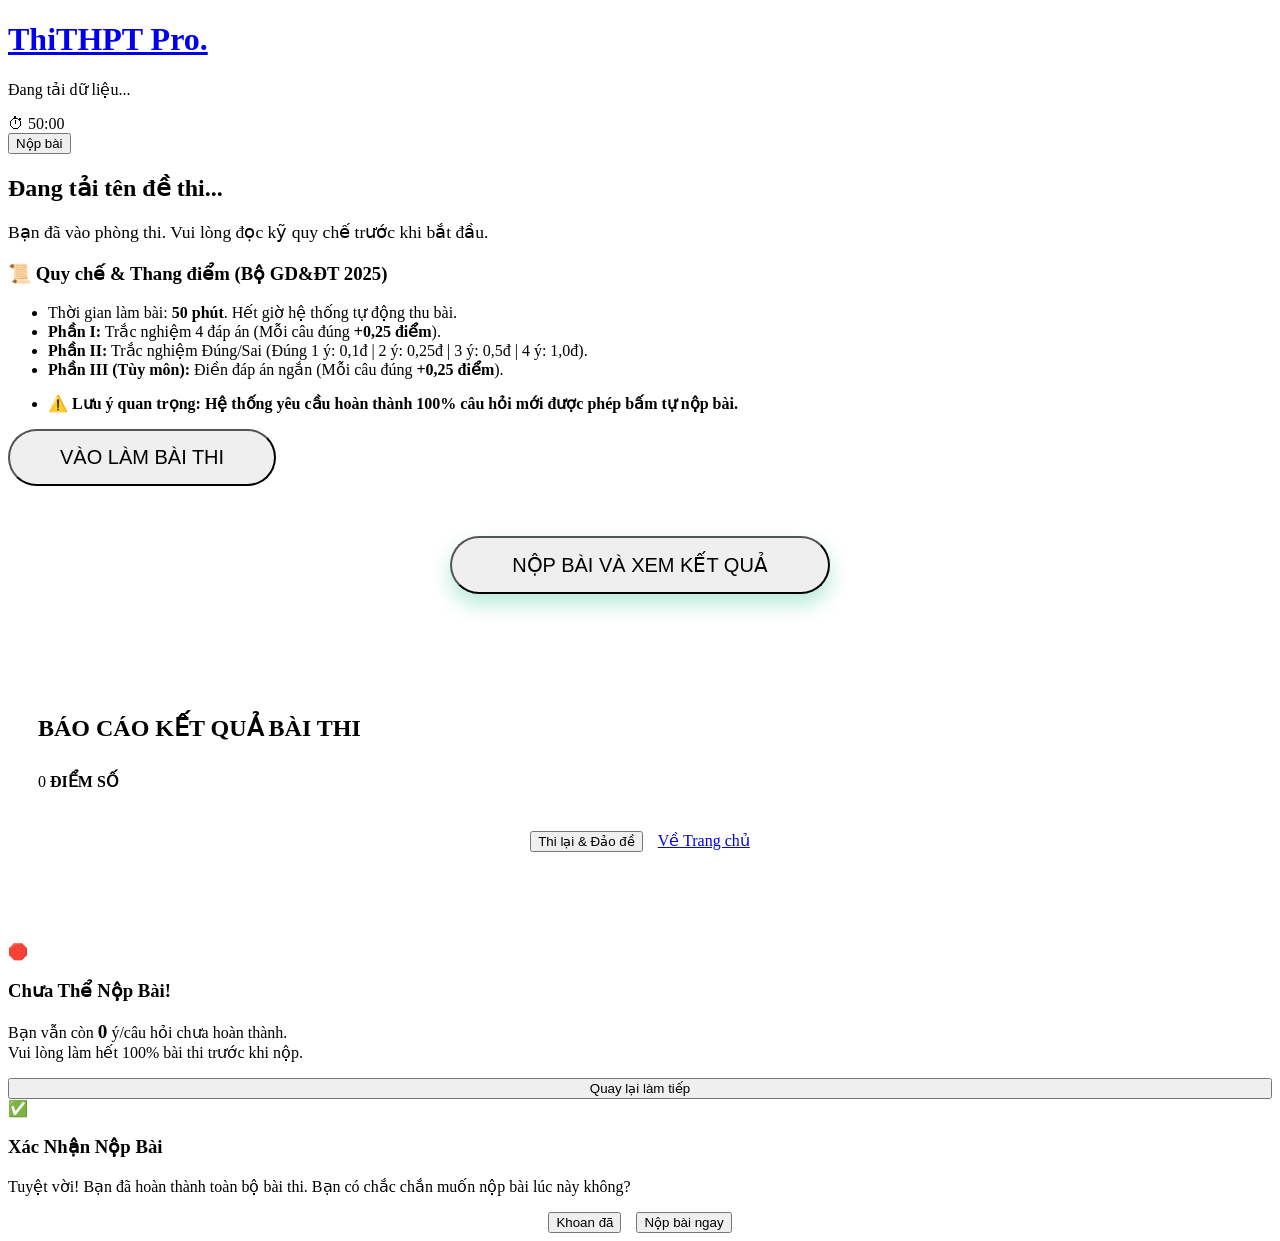
==== commit 1bd9cbe5: "Add files via upload" ====
--- a/baisuvadia.html
+++ b/baisuvadia.html
@@ -59,8 +59,7 @@
                 </div>
                 <p id="feedback-msg" style="font-size: 1.2rem; font-weight: 700; color: #334155; margin-bottom: 10px;"></p>
 
-                <div class="stat-grid" id="stat-grid">
-                    </div>
+                <div class="stat-grid" id="stat-grid"></div>
                 <div style="margin-top: 40px; display: flex; gap: 15px; justify-content: center;">
                     <button class="btn btn-primary" onclick="location.reload()">Thi lại & Đảo đề</button>
                     <a href="index.html" class="btn btn-outline">Về Trang chủ</a>
@@ -95,6 +94,7 @@
     <script src="de2.js"></script>
     <script src="de3.js"></script>
     <script src="de4.js"></script>
+    <script src="de5.js"></script>
     <script src="logic.js"></script>
 </body>
 </html>
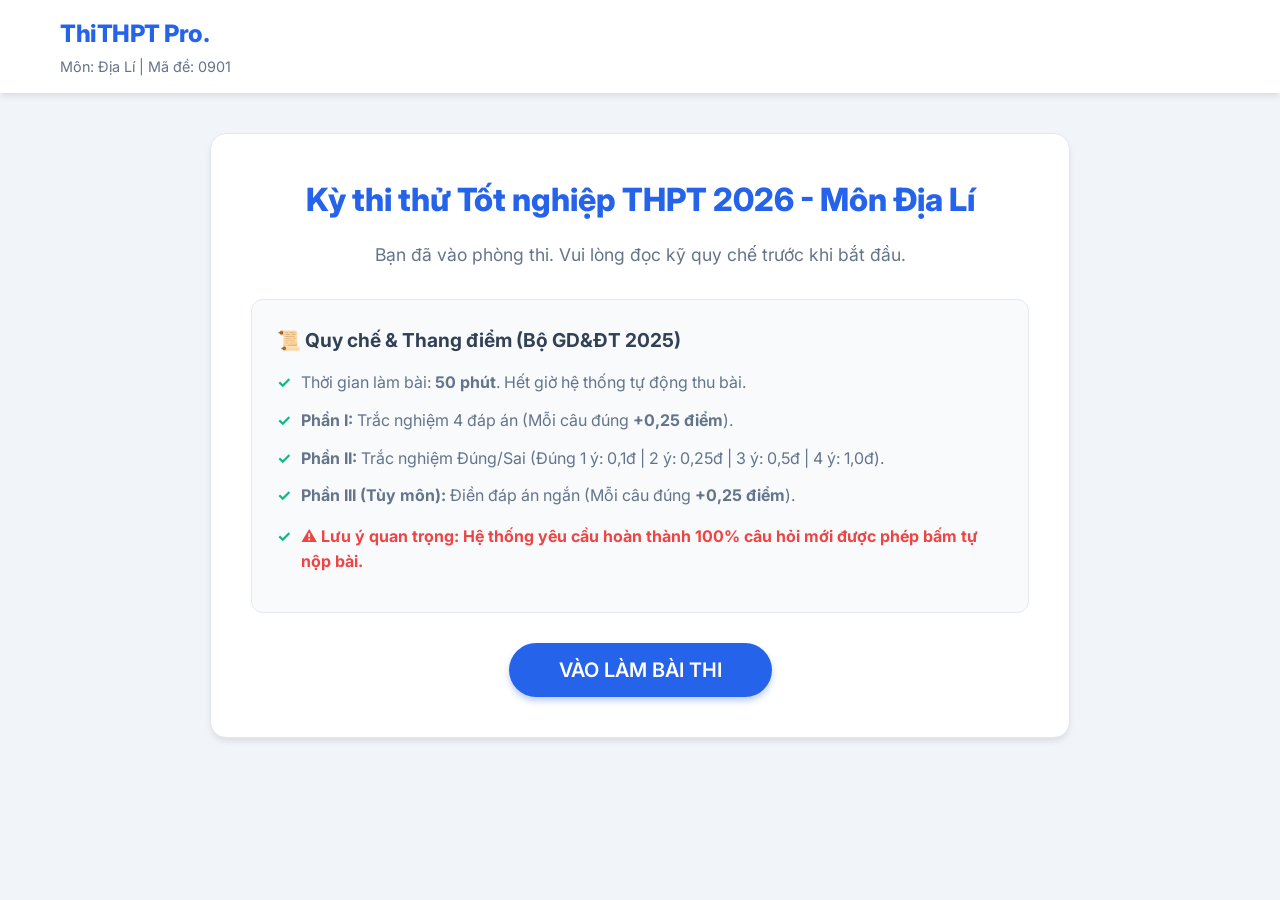
==== commit 99547b2e: "Add files via upload" ====
--- a/baisuvadia.html
+++ b/baisuvadia.html
@@ -5,6 +5,7 @@
     <meta name="viewport" content="width=device-width, initial-scale=1.0">
     <title>Phòng Thi Trực Tuyến</title>
     <link rel="stylesheet" href="style.css">
+    <link rel="stylesheet" href="https://cdnjs.cloudflare.com/ajax/libs/font-awesome/6.4.0/css/all.min.css">
 </head>
 <body>
     <header>
@@ -14,7 +15,7 @@
                 <p id="header-subject-info">Đang tải dữ liệu...</p>
             </div>
             <div class="exam-info-top" id="header-tools">
-                <div class="timer-box" id="timer-display">⏱ <span id="time-text">50:00</span></div>
+                <div class="timer-box" id="timer-display"><i class="fa-solid fa-stopwatch"></i> <span id="time-text">50:00</span></div>
                 <button class="btn btn-success" onclick="confirmSubmit()">Nộp bài</button>
             </div>
         </div>
@@ -90,6 +91,7 @@
         </div>
     </div>
 
+    <script src="api.js"></script>
     <script src="de1.js"></script>
     <script src="de2.js"></script>
     <script src="de3.js"></script>
--- a/style.css
+++ b/style.css
@@ -0,0 +1,94 @@
+@import url('https://fonts.googleapis.com/css2?family=Inter:wght@400;500;600;700;800&family=Merriweather:ital,wght@0,400;0,700;1,400&display=swap');
+:root { --primary: #2563eb; --primary-hover: #1d4ed8; --secondary: #f8fafc; --text-main: #1e293b; --text-light: #64748b; --success: #10b981; --danger: #ef4444; --warning: #f59e0b; --bg-body: #f1f5f9; --bg-card: #ffffff; --border: #e2e8f0; --shadow-sm: 0 1px 2px 0 rgba(0,0,0,0.05); --shadow-md: 0 4px 6px -1px rgba(0,0,0,0.1); --shadow-lg: 0 20px 25px -5px rgba(0,0,0,0.1); --transition: all 0.3s cubic-bezier(0.4, 0, 0.2, 1); --font-ui: 'Inter', sans-serif; --font-exam: 'Merriweather', serif; }
+* { margin: 0; padding: 0; box-sizing: border-box; }
+body { background-color: var(--bg-body); color: var(--text-main); line-height: 1.6; font-family: var(--font-ui); -webkit-font-smoothing: antialiased; }
+.exam-text { font-family: var(--font-exam); font-size: 1.1rem; color: #0f172a; }
+#intro-screen { min-height: 100vh; display: flex; flex-direction: column; align-items: center; justify-content: center; background: linear-gradient(135deg, rgba(30, 58, 138, 0.9), rgba(37, 99, 235, 0.8)), url('https://images.unsplash.com/photo-1497633762265-9d179a990aa6?auto=format&fit=crop&q=80') center/cover; color: white; text-align: center; padding: 20px; }
+.hero-content { background: rgba(255, 255, 255, 0.1); backdrop-filter: blur(10px); padding: 50px; border-radius: 20px; border: 1px solid rgba(255, 255, 255, 0.2); box-shadow: var(--shadow-lg); max-width: 800px; animation: slideUp 0.8s ease forwards; }
+.hero-content h1 { font-size: 3rem; font-weight: 800; margin-bottom: 20px; text-shadow: 0 2px 4px rgba(0,0,0,0.3); }
+.hero-content p { font-size: 1.25rem; margin-bottom: 40px; opacity: 0.9; }
+@keyframes slideUp { from { opacity: 0; transform: translateY(40px); } to { opacity: 1; transform: translateY(0); } }
+header { background: white; position: sticky; top: 0; z-index: 1000; box-shadow: var(--shadow-md); }
+.header-container { max-width: 1200px; margin: 0 auto; padding: 15px 20px; display: flex; justify-content: space-between; align-items: center; }
+.logo h1 { font-size: 1.5rem; font-weight: 800; color: var(--primary); letter-spacing: -0.5px; }
+.logo a { color: inherit; text-decoration: none; }
+.logo p { font-size: 0.9rem; color: var(--text-light); margin-top: 2px; }
+.exam-info-top { display: none; align-items: center; gap: 20px; }
+.timer-box { background: #f1f5f9; color: var(--primary); padding: 8px 20px; border-radius: 50px; font-size: 1.25rem; font-weight: 700; border: 2px solid #e2e8f0; display: flex; align-items: center; gap: 8px; letter-spacing: 1px; }
+.timer-box.warning { background: #fee2e2; color: var(--danger); border-color: #fca5a5; animation: pulse 1.5s infinite; }
+@keyframes pulse { 0%, 100% { opacity: 1; } 50% { opacity: 0.5; } }
+.progress-container { width: 100%; height: 6px; background: #e2e8f0; display: none; }
+.progress-bar { height: 100%; background: var(--success); width: 0%; transition: width 0.4s ease; border-radius: 0 4px 4px 0; }
+.btn { padding: 12px 28px; border-radius: 10px; border: none; font-weight: 600; font-size: 1.05rem; cursor: pointer; transition: var(--transition); display: inline-flex; align-items: center; justify-content: center; gap: 8px; font-family: var(--font-ui); text-decoration: none; }
+.btn-primary { background: var(--primary); color: white; box-shadow: 0 4px 6px rgba(37, 99, 235, 0.3); }
+.btn-primary:hover { background: var(--primary-hover); transform: translateY(-2px); box-shadow: 0 6px 12px rgba(37, 99, 235, 0.4); }
+.btn-success { background: var(--success); color: white; box-shadow: 0 4px 6px rgba(16, 185, 129, 0.3); }
+.btn-success:hover { background: #059669; transform: translateY(-2px); }
+.btn-outline { background: transparent; color: var(--text-main); border: 2px solid var(--border); }
+.btn-outline:hover { background: var(--secondary); border-color: var(--text-light); }
+#dashboard-screen { display: none; padding-bottom: 60px; }
+.dashboard-container { max-width: 1200px; margin: 40px auto; padding: 0 20px; }
+.subject-section { margin-bottom: 50px; }
+.subject-title { font-size: 1.75rem; color: #0f172a; margin-bottom: 25px; display: flex; align-items: center; gap: 10px; }
+.subject-title::before { content: ''; display: block; width: 6px; height: 28px; background: var(--primary); border-radius: 4px; }
+.exam-grid { display: grid; grid-template-columns: repeat(auto-fill, minmax(320px, 1fr)); gap: 24px; }
+.exam-card { background: var(--bg-card); padding: 30px; border-radius: 16px; box-shadow: var(--shadow-md); border: 1px solid var(--border); transition: var(--transition); display: flex; flex-direction: column; }
+.exam-card:hover { transform: translateY(-8px); box-shadow: var(--shadow-lg); border-color: #cbd5e1; }
+.exam-tag { display: inline-block; padding: 6px 12px; background: #eff6ff; color: var(--primary); border-radius: 8px; font-size: 0.85rem; font-weight: 700; margin-bottom: 15px; text-transform: uppercase; }
+.exam-card h3 { font-size: 1.25rem; color: var(--text-main); margin-bottom: 12px; line-height: 1.4; }
+.exam-card p { color: var(--text-light); margin-bottom: 25px; flex-grow: 1; font-size: 0.95rem; }
+main.exam-layout { max-width: 900px; margin: 40px auto; padding: 0 20px; min-height: 70vh; }
+.landing-card { background: var(--bg-card); border-radius: 16px; padding: 40px; box-shadow: var(--shadow-md); text-align: center; border: 1px solid var(--border); }
+.landing-card h2 { color: var(--primary); font-size: 2rem; margin-bottom: 15px; font-weight: 800; }
+.rules-box { background: #f8fafc; border-radius: 12px; padding: 25px; margin: 30px 0; text-align: left; border: 1px solid #e2e8f0; }
+.rules-box h3 { font-size: 1.2rem; color: #334155; margin-bottom: 15px; display: flex; align-items: center; gap: 8px; }
+.rules-list { list-style: none; }
+.rules-list li { margin-bottom: 12px; position: relative; padding-left: 24px; color: var(--text-light); }
+.rules-list li::before { content: '✓'; position: absolute; left: 0; color: var(--success); font-weight: bold; }
+#exam-page, #result-page { display: none; }
+.section-header { margin: 50px 0 25px; padding: 15px 20px; background: var(--bg-card); border-left: 6px solid var(--primary); border-radius: 8px; box-shadow: var(--shadow-sm); font-size: 1.3rem; font-weight: 700; color: #0f172a; }
+.question-card { background: var(--bg-card); border-radius: 12px; padding: 30px; margin-bottom: 25px; box-shadow: var(--shadow-sm); border: 1px solid var(--border); transition: var(--transition); }
+.question-card:hover { border-color: #cbd5e1; box-shadow: var(--shadow-md); }
+.q-text { font-size: 1.15rem; margin-bottom: 20px; line-height: 1.7; }
+.q-text strong { color: var(--primary); font-family: var(--font-ui); font-size: 1.1rem; }
+.data-table-container { margin: 20px 0; overflow-x: auto; border-radius: 8px; border: 1px solid var(--border); }
+.data-table { width: 100%; border-collapse: collapse; text-align: center; font-family: var(--font-ui); font-size: 0.95rem; }
+.data-table th, .data-table td { border: 1px solid var(--border); padding: 12px; }
+.data-table th { background: #f1f5f9; font-weight: 600; color: #334155; }
+.data-source { text-align: right; font-style: italic; font-size: 0.9rem; color: var(--text-light); margin-top: 8px; font-family: var(--font-ui); }
+.options-grid { display: grid; gap: 12px; }
+.option-label { display: flex; align-items: flex-start; padding: 15px 20px; background: var(--bg-body); border: 2px solid transparent; border-radius: 10px; cursor: pointer; transition: var(--transition); }
+.option-label:hover { background: #e2e8f0; }
+.option-label input[type="radio"] { display: none; }
+.option-label.selected { background: #eff6ff; border-color: var(--primary); }
+.option-char { font-weight: 700; margin-right: 15px; color: var(--text-light); width: 25px; flex-shrink: 0; font-family: var(--font-ui); margin-top: 2px;}
+.option-label.selected .option-char { color: var(--primary); }
+.p2-table { width: 100%; border-collapse: collapse; margin-top: 15px; font-family: var(--font-ui); }
+.p2-table th, .p2-table td { padding: 15px; border-bottom: 1px solid var(--border); text-align: left; }
+.p2-table th { background: transparent; font-weight: 700; color: var(--text-main); border-bottom: 2px solid var(--border); }
+.p2-table td.center { text-align: center; width: 80px; }
+.radio-custom { width: 20px; height: 20px; cursor: pointer; accent-color: var(--primary); }
+.p2-table tr:last-child td { border-bottom: none; }
+.input-p3 { width: 100%; max-width: 300px; padding: 12px 20px; border: 2px solid var(--border); border-radius: 10px; font-size: 1.1rem; font-family: var(--font-ui); transition: var(--transition); background: var(--bg-body); }
+.input-p3:focus { outline: none; border-color: var(--primary); background: white; box-shadow: 0 0 0 4px rgba(37, 99, 235, 0.1); }
+.correct-bg { background-color: #f0fdf4 !important; border-color: #86efac !important; }
+.wrong-bg { background-color: #fef2f2 !important; border-color: #fca5a5 !important; }
+.explanation { margin-top: 25px; padding: 20px; border-radius: 10px; background: #f8fafc; border: 1px solid var(--border); display: none; font-family: var(--font-ui); }
+.exp-title { display: flex; align-items: center; gap: 8px; font-weight: 700; margin-bottom: 10px; font-size: 1.1rem; }
+.score-circle-wrapper { position: relative; width: 220px; height: 220px; margin: 0 auto 30px; }
+.score-circle { width: 100%; height: 100%; border-radius: 50%; display: flex; align-items: center; justify-content: center; background: #e2e8f0; box-shadow: 0 10px 20px rgba(0,0,0,0.05); }
+.score-inner { width: 180px; height: 180px; background: white; border-radius: 50%; display: flex; flex-direction: column; align-items: center; justify-content: center; box-shadow: inset 0 2px 5px rgba(0,0,0,0.05); }
+.score-number { font-size: 4rem; font-weight: 800; color: var(--primary); line-height: 1; margin-bottom: 5px; }
+.stat-grid { display: grid; grid-template-columns: repeat(auto-fit, minmax(200px, 1fr)); gap: 20px; margin-top: 30px; font-family: var(--font-ui); }
+.stat-box { background: var(--bg-card); padding: 20px; border-radius: 12px; box-shadow: var(--shadow-sm); text-align: center; border: 1px solid var(--border); }
+.stat-box.st-p1 { border-top: 5px solid #3b82f6; }
+.stat-box.st-p2 { border-top: 5px solid #8b5cf6; }
+.stat-box.st-p3 { border-top: 5px solid #ec4899; }
+.modal-overlay { position: fixed; top: 0; left: 0; right: 0; bottom: 0; background: rgba(15, 23, 42, 0.7); backdrop-filter: blur(5px); display: none; align-items: center; justify-content: center; z-index: 2000; padding: 20px; }
+.modal { background: white; width: 100%; max-width: 450px; border-radius: 20px; padding: 40px 30px; text-align: center; box-shadow: var(--shadow-lg); animation: scaleUp 0.3s cubic-bezier(0.175, 0.885, 0.32, 1.275); }
+@keyframes scaleUp { 0% { transform: scale(0.9); opacity: 0; } 100% { transform: scale(1); opacity: 1; } }
+.modal-icon { font-size: 4rem; margin-bottom: 15px; line-height: 1; }
+.modal h3 { font-size: 1.5rem; font-weight: 800; color: #0f172a; margin-bottom: 10px; }
+.modal p { color: var(--text-light); margin-bottom: 25px; font-size: 1.05rem; }
+.fade-in { animation: fadeIn 0.6s ease forwards; }
+@keyframes fadeIn { from { opacity: 0; transform: translateY(20px); } to { opacity: 1; transform: translateY(0); } }
